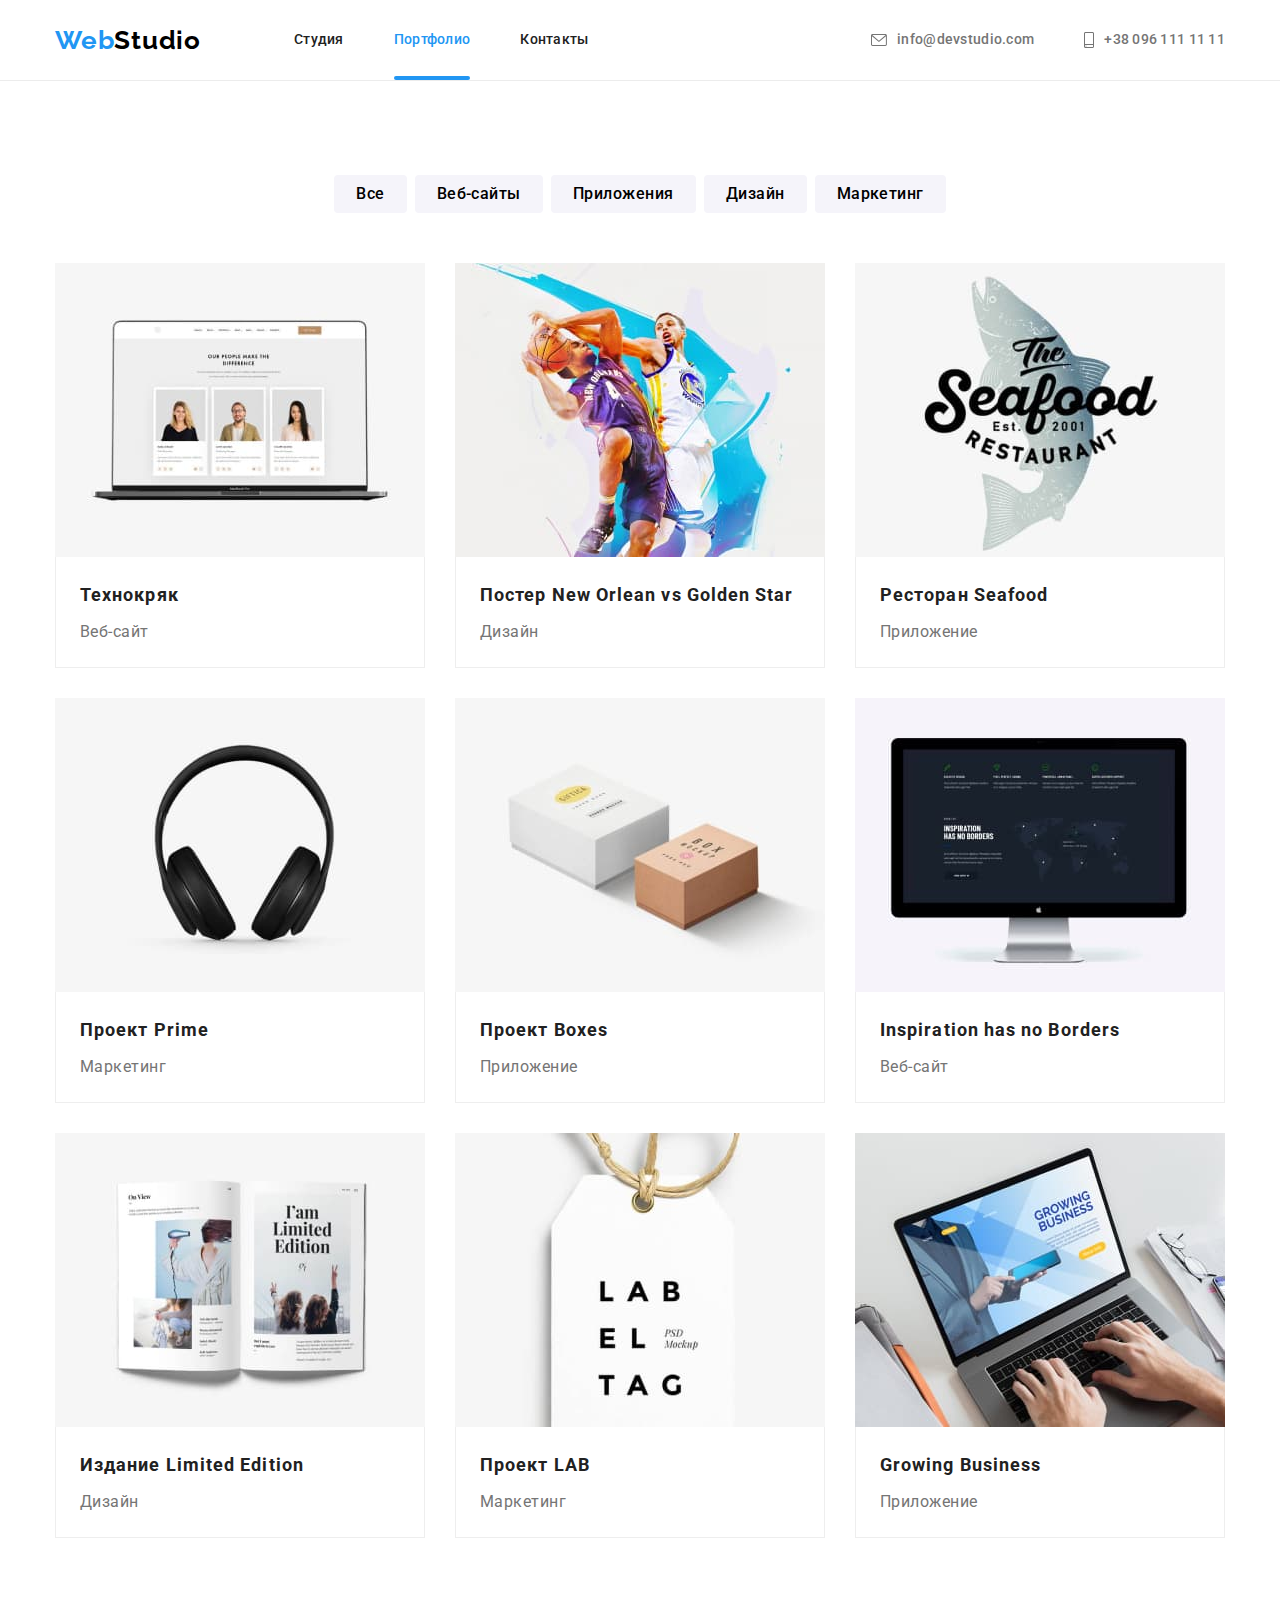
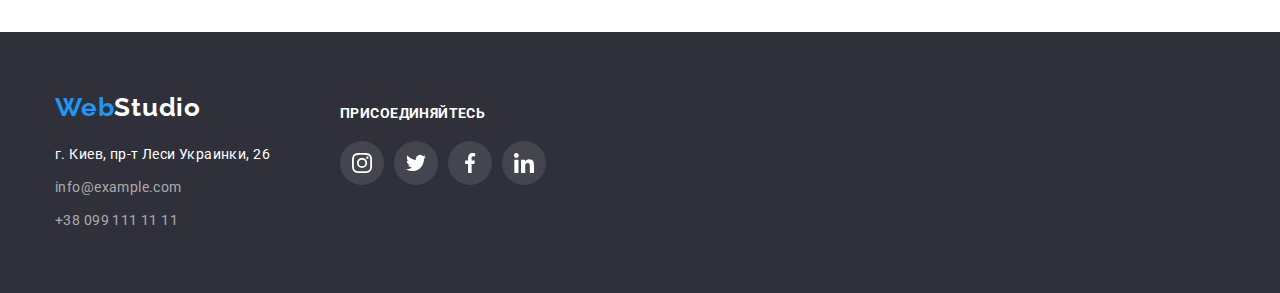
==== portfolio.html @ f9a0c1dc "Добавляет файлы hw-05" ====
<!DOCTYPE html>
<html lang="ru">

<head>
    <meta charset="UTF-8">
    <meta http-equiv="X-UA-Compatible" content="IE=edge">
    <meta name="viewport" content="width=device-width, initial-scale=1.0">
    <link rel="preconnect" href="https://fonts.googleapis.com">
    <link rel="preconnect" href="https://fonts.gstatic.com" crossorigin>
    <link href="https://fonts.googleapis.com/css2?family=Raleway:wght@700&family=Roboto:wght@400;500;700;900&display=swap"
        rel="stylesheet">
        <link rel="stylesheet" href="https://cdnjs.cloudflare.com/ajax/libs/modern-normalize/1.1.0/modern-normalize.min.css">
    <link rel="stylesheet" href="./css/style.css">
    <title>Портфолио</title>
</head>

<body>
    <!-- Верхняя линия-->
    <header class="header">
        <div class="header-container container">
            <nav class="header-nav">
                <a href="./index.html" lang="en" class="logo link"><span>Web</span>Studio</a>
                <ul class="header-nav-list list">
                    <li class="item"><a href="./index.html" class="header-nav-item link">Студия</a></li>
                    <li class="item"><a href="./portfolio.html" class="header-nav-item link current">Портфолио</a></li>
                    <li class="item"><a href="" class="header-nav-item link">Контакты</a></li>
                </ul>
            </nav>
            <ul class="header-contacts-list list">
                <li class="item"><a href="mailto:info@devstudio.com" class="header-contacts-item link">
                        <svg class="icon" width="16" height="12">
                            <use href="./images/icons.svg#icon-mail"></use>
                        </svg>
                        info@devstudio.com</a></li>
                <li class="item"><a href="tel:+380961111111" class="header-contacts-item link">
                        <svg class="icon" width="10" height="16">
                            <use href="./images/icons.svg#icon-phone"></use>
                        </svg>
                        +38 096 111 11 11</a></li>
            </ul>
        </div>
    </header>
    <main>
        <!-- Портфолио -->
        <Section class="portfolio section">
           <div class="container">
                <h1 class="visually-hidden"> Портфолио </h1>
                <!-- кнопки фильтра -->
                <ul class="portfolio-btn-list list">
                    <li class="item"><button type="button" class="portfolio-btn">Все</button></li>
                    <li class="item"><button type="button" class="portfolio-btn">Веб-сайты</button></li>
                    <li class="item"><button type="button" class="portfolio-btn">Приложения</button></li>
                    <li class="item"><button type="button" class="portfolio-btn">Дизайн</button></li>
                    <li class="item"><button type="button" class="portfolio-btn">Маркетинг</button></li>
                </ul>
                <!-- Проекты портфолио -->
                <ul class="portfolio-list list">
                    <li class="item">
                        <a href="" class="portfolio-list-link link">
                            <div class="portfolio-list-img">
                                <img src="./images/technokryak.jpg" alt="Веб-сайт компании Технокряк" width=370>
                                <div class="portfolio-overlay">
                                Технокряк это современная площадка распространения коронавируса. Компании используют эту платформу для цифрового
                                шпионажа и атак на защищённые сервера конкурентов
                                </div>
                            </div>
                            <div class="border-box">
                                <h2 class="portfolio-list-title">Технокряк</h2>
                                <p class="portfolio-list-text">Веб-сайт</p>
                            </div>

                        </a>
                    </li>
                    <li class="item">
                        <a href="" class="portfolio-list-link link">
                            <div class="portfolio-list-img">
                                <img src="./images/new-orlean.jpg" alt="Постер с двумя баскетболистами" width=370">
                                <div class="portfolio-overlay">
                                Технокряк это современная площадка распространения коронавируса. Компании используют эту платформу для цифрового
                                шпионажа и атак на защищённые сервера конкурентов
                                </div>
                            </div>
                            <div class="border-box">
                                <h2 class="portfolio-list-title">Постер <span lang="en">New Orlean vs Golden Star</span> </h2>
                                <p class="portfolio-list-text">Дизайн</p>
                            </div>
                        </a>
                    </li>
                    <li class="item">
                        <a href="" class="portfolio-list-link link">
                            <div class="portfolio-list-img">
                                <img src="./images/seafood.jpg" alt="Логотип ресторана Seafood" width=370>
                                <div class="portfolio-overlay">
                                Технокряк это современная площадка распространения коронавируса. Компании используют эту платформу для цифрового
                                шпионажа и атак на защищённые сервера конкурентов
                                </div>
                            </div>
                            <div class="border-box">
                                <h2 class="portfolio-list-title">Ресторан <span lang="en">Seafood</span> </h2>
                                <p class="portfolio-list-text">Приложение</p>
                            </div>
                        </a>
                    </li>
                    <li class="item">
                        <a href="" class="portfolio-list-link link">
                            <div class="portfolio-list-img">
                                <img src="./images/project-prime.jpg" alt="Черные наушники" width=370>
                                <div class="portfolio-overlay">
                                Технокряк это современная площадка распространения коронавируса. Компании используют эту платформу для цифрового
                                шпионажа и атак на защищённые сервера конкурентов
                                </div>
                            </div>
                            <div class="border-box">
                                <h2 class="portfolio-list-title">Проект <span lang="en">Prime</span> </h2>
                                <p class="portfolio-list-text">Маркетинг</p>
                            </div>
                        </a>
                    </li>
                    <li class="item">
                        <a href="" class="portfolio-list-link link">
                            <div class="portfolio-list-img">
                                <img src="./images/project-boxes.jpg " alt="Две коробки" width=370>
                                <div class="portfolio-overlay">
                                Технокряк это современная площадка распространения коронавируса. Компании используют эту платформу для цифрового
                                шпионажа и атак на защищённые сервера конкурентов
                                </div>
                            </div>
                            <div class="border-box">
                                <h2 class="portfolio-list-title">Проект <span lang="en">Boxes</span> </h2>
                                <p class="portfolio-list-text">Приложение</p>
                            </div>
                        </a>
                    </li>
                    <li class="item">
                        <a href="" class="portfolio-list-link link">
                            <div class="portfolio-list-img">
                                <img src="./images/inspiration-has-no-borders.jpg" alt="Веб-сайт компании Inspiration has no Borders"
                                width=370>
                                <div class="portfolio-overlay">
                                Технокряк это современная площадка распространения коронавируса. Компании используют эту платформу для цифрового
                                шпионажа и атак на защищённые сервера конкурентов
                                </div>
                            </div>
                            <div class="border-box">
                                <h2 lang="en" class="portfolio-list-title">Inspiration has no Borders</h2>
                                <p class="portfolio-list-text">Веб-сайт</p>
                            </div>
                        </a>
                    </li>
                    <li class="item">
                        <a href="" class="portfolio-list-link link">
                            <div class="portfolio-list-img">
                                <img src="./images/limited-edition.jpg" alt="Открытый журнал" width=370>
                                <div class="portfolio-overlay">
                                Технокряк это современная площадка распространения коронавируса. Компании используют эту платформу для цифрового
                                шпионажа и атак на защищённые сервера конкурентов
                                </div>
                            </div>
                            <div class="border-box">
                                <h2 class="portfolio-list-title">Издание <span lang="en">Limited Edition</span> </h2>
                                <p class="portfolio-list-text">Дизайн</p>
                            </div>
                        </a>
                    </li>
                    <li class="item">
                        <a href="" class="portfolio-list-link link">
                            <div class="portfolio-list-img">
                                <img src="./images/project-lab.jpg" alt="Картонная бирка с шнурком" width=370>
                                <div class="portfolio-overlay">
                                Технокряк это современная площадка распространения коронавируса. Компании используют эту платформу для цифрового
                                шпионажа и атак на защищённые сервера конкурентов
                                </div>
                            </div>
                            <div class="border-box">
                                <h2 class="portfolio-list-title">Проект <span lang="en">LAB</span> </h2>
                                <p class="portfolio-list-text">Маркетинг</p>
                            </div>
                        </a>
                    </li>
                    <li class="item">
                        <a href="" class="portfolio-list-link link">
                            <div class="portfolio-list-img">
                                <img src="./images/growing-business.jpg" alt="Ноутбук с открытым приложением Growing Business">
                                <div class="portfolio-overlay">
                                Технокряк это современная площадка распространения коронавируса. Компании используют эту платформу для цифрового
                                шпионажа и атак на защищённые сервера конкурентов
                                </div>
                            </div>
                            <div class="border-box">
                                <h2 lang="en" class="portfolio-list-title">Growing Business</h2>
                                <p class="portfolio-list-text">Приложение</p>
                            </div>
                        </a>
                    </li>
                
                </ul>

           </div>
        </Section>
    </main>
    <!--Подвал-->
    <footer class="footer">
        <div class="footer-box container">
            <div class="footer-adress">
                <a href="./index.html" lang="en" class="logo logo-footer link"><span>Web</span>Studio</a>
                <address>
                    <ul class="address-list list">
                        <li class="item">
                            <p class="address">г. Киев, пр-т Леси Украинки, 26</p>
                        </li>
                        <li class="item">
                            <a href="mailto:info@example.com" class="address-item link">info@example.com </a>
                        </li>
                        <li class="item">
                            <a href="tel:+380991111111" class="address-item link">+38 099 111 11 11</a>
                        </li>
                    </ul>
                </address>
            </div>
            <div class="footer-join-us">
                <span>Присоединяйтесь</span>
                <ul class="social-links-list list">
                    <li>
                        <a href="#" class="social-link footer-social-link link">
                            <svg class="icon" width="20" height="20">
                                <use href="./images/icons.svg#icon-instagram"></use>
                            </svg>
                        </a>
                    </li>
                    <li>
                        <a href="#" class="social-link footer-social-link link">
                            <svg class="icon" width="20" height="20">
                                <use href="./images/icons.svg#icon-twitter"></use>
                            </svg>
                        </a>
                    </li>
                    <li>
                        <a href="#" class="social-link footer-social-link link">
                            <svg class="icon" width="20" height="20">
                                <use href="./images/icons.svg#icon-facebook"></use>
                            </svg>
                        </a>
                    </li>
                    <li>
                        <a href="#" class="social-link footer-social-link link">
                            <svg class="icon" width="20" height="20">
                                <use href="./images/icons.svg#icon-linkedin"></use>
                            </svg>
                        </a>
                    </li>    
                </ul>
            </div>
        </div>    
    </footer>
</body>

</html>
---- css/style.css ----
/* основной черный цвет шрифта #212121 */
/* серый цвет шрифта #757575 */
/* голубой цвет #2196F3 */
/* основной белый цвет #ffffff */
/* темный фон #2F303A */
/* светло-серый фон #F5F4FA */

:root {
  --primary-text-color: #212121;
  --secondary-text-color: #757575;
  --accent-color: #2196f3;
  --primary-white-color: #ffffff;
  --dark-bg-color: #2f303a;
  --lightgray-bg-color: #f5f4fa;
}
body {
  font-family: 'Roboto', sans-serif;
  color: var(--primary-text-color);
}
.list {
  list-style: none;
  padding: 0;
  margin: 0;
}
.link {
  text-decoration: none;
}
.container {
  margin-left: auto;
  margin-right: auto;
  padding-left: 15px;
  padding-right: 15px;
  width: 1200px;
}
.section {
  padding-bottom: 94px;
  padding-top: 94px;
}
img {
  display: block;
  width: 100%;
  height: auto;
}
.visually-hidden {
  position: absolute;
  clip: rect(0 0 0 0);
  width: 1px;
  height: 1px;
  margin: -1px;
}

/* Верхняя линия*/

.header {
  border-bottom: 1px solid #ececec;
}
.header-container {
  display: flex;
}
.header-nav {
  display: flex;
  align-items: center;
}
.header-nav-list {
  display: flex;
  margin-left: 93px;
}
.header-contacts-list {
  display: flex;
  margin-left: auto;
}
.header-nav-list .item:not(:last-child),
.header-contacts-list .item:not(:last-child) {
  margin-right: 50px;
}
.logo {
  color: #000000;
  font-family: 'Raleway', sans-serif;
  font-weight: 700;
  font-size: 26px;
  line-height: 1.19;
  letter-spacing: 0.03em;
}
.logo > span {
  color: var(--accent-color);
}
.header-nav-item,
.header-contacts-item {
  position: relative;
  display: block;
  padding-top: 32px;
  padding-bottom: 32px;
  color: var(--primary-text-color);
  font-weight: 500;
  font-size: 14px;
  line-height: 1.14;
  letter-spacing: 0.02em;
  transition: color 250ms cubic-bezier(0.4, 0, 0.2, 1);
}
.header-contacts-item {
  display: flex;
  align-items: center;
  color: var(--secondary-text-color);
}
.header-nav-item:hover,
.header-nav-item:focus,
.header-contacts-item:hover,
.header-contacts-item:focus,
.header-nav-item.current {
  color: var(--accent-color);
}

.header-nav-item.current::after {
  content: '';
  position: absolute;
  bottom: 0;
  display: block;
  width: 100%;
  height: 4px;
  background-color: var(--accent-color);
  border-radius: 2px;
}

.header-contacts-item .icon {
  fill: currentColor;
  margin-right: 10px;
  transition: fill 250ms cubic-bezier(0.4, 0, 0.2, 1);
}

.header-contacts-item:hover .icon,
.header-contacts-item:focus .icon {
  fill: var(--accent-color);
}

/* Герой */

.hero {
  margin-right: auto;
  margin-left: auto;
  padding-top: 200px;
  padding-bottom: 200px;
  background-color: var(--dark-bg-color);
  text-align: center;
  max-width: 1600px;
  height: 600px;
  background-image: linear-gradient(to right, rgba(47, 48, 58, 0.6), rgba(47, 48, 58, 0.6)),
    url(../images/hero.jpg);
  background-repeat: no-repeat;
  background-position: center;
  background-size: cover;
}
.hero-title {
  margin-top: 0;
  margin-bottom: 30;
  color: var(--primary-white-color);
  font-weight: 900;
  font-size: 44px;
  line-height: 1.36;
  letter-spacing: 0.06em;
  text-transform: uppercase;
}
.hero-btn {
  display: inline-block;
  padding: 10px 32px;
  color: var(--primary-white-color);
  background-color: var(--accent-color);
  font-weight: 700;
  font-size: 16px;
  line-height: 1.875;
  letter-spacing: 0.06em;
  font-family: inherit;
  cursor: pointer;
  border: transparent;
  box-shadow: 0px 4px 4px rgba(0, 0, 0, 0.15);
  border-radius: 4px;
  transition: background-color 250ms cubic-bezier(0.4, 0, 0.2, 1);
}
.hero-btn:focus,
.hero-btn:hover {
  background-color: #188ce8;
}

/* Особенности */

.specifics.section {
  padding-bottom: 0;
}
.specifics-title {
  margin-top: 0;
  margin-bottom: 10px;
  font-size: 14px;
  line-height: 1.14;
  letter-spacing: 0.03em;
  text-transform: uppercase;
}
.specifics-text {
  margin-top: 0;
  margin-bottom: 0;
  color: var(--secondary-text-color);
  font-size: 14px;
  line-height: 1.71;
  letter-spacing: 0.03em;
}
.specifics-list {
  display: flex;
}
.specifics-list .item {
  width: calc((100% - 90px) / 4);
}
.specifics-list .item:not(:last-child) {
  margin-right: 30px;
}
.specifics-logo {
  display: flex;
  justify-content: center;
  align-items: center;
  margin-bottom: 30px;
  height: 120px;
  background-color: var(--lightgray-bg-color);
  border-radius: 4px;
}

/* Чем мы занимаемся */
.secondary-title {
  margin-top: 0;
  margin-bottom: 50px;
  font-size: 36px;
  line-height: 1.17;
  text-align: center;
  letter-spacing: 0.03em;
}
.what-we-do-list {
  display: flex;
}
.what-we-do-list .item {
  position: relative;
  width: calc((100% - 60px) / 3);
}
.what-we-do-list .item:not(:last-child) {
  margin-right: 30px;
}
.what-we-do-text {
  position: absolute;
  bottom: 0;
  width: 100%;
  height: 70px;
  display: flex;
  justify-content: center;
  align-items: center;
  margin: 0;
  background-color: rgba(47, 48, 58, 0.8);
  font-weight: 700;
  font-size: 14px;
  line-height: 1.14;
  letter-spacing: 0.03em;
  text-transform: uppercase;
  color: var(--primary-white-color);
}

/* наша команда */
.team {
  background-color: var(--lightgray-bg-color);
}
.team-list {
  display: flex;
}
.team-list > .item {
  width: calc((100% - 90px) / 4);
  background-color: var(--primary-white-color);
  box-shadow: 0px 1px 3px rgba(0, 0, 0, 0.12), 0px 1px 1px rgba(0, 0, 0, 0.14),
    0px 2px 1px rgba(0, 0, 0, 0.2);
  border-radius: 0px 0px 4px 4px;
}
.team-list > .item:not(:last-child) {
  margin-right: 30px;
}
.team-list-title,
.team-list-text {
  font-weight: 500;
  font-size: 16px;
  line-height: 1.19;
  text-align: center;
  letter-spacing: 0.03em;
}
.team-list-title {
  margin-top: 30px;
  margin-bottom: 10px;
}
.team-list-text {
  margin-top: 0;
  margin-bottom: 16px;
  font-weight: 400;
  color: var(--secondary-text-color);
}
.social-links-list {
  display: flex;
  justify-content: space-between;
  margin-right: auto;
  margin-left: auto;
  margin-bottom: 30px;
  width: 206px;
}
.social-link {
  display: flex;
  height: 44px;
  width: 44px;
  justify-content: center;
  align-items: center;
  color: #afb1b8;
  border-radius: 50%;
  transition: background-color 250ms cubic-bezier(0.4, 0, 0.2, 1);
}
.social-link .icon {
  fill: currentColor;
  transition: fill 250ms cubic-bezier(0.4, 0, 0.2, 1);
}
.social-link:hover,
.social-link:focus {
  background-color: var(--accent-color);
  border-radius: 50%;
}
.social-link:hover .icon,
.social-link:focus .icon {
  fill: var(--primary-white-color);
}

/* Постоянные клиенты */
.clients-list {
  display: flex;
}
.clients-list .item {
  width: calc((100%-150px) / 6);
  height: 92px;
}
.clients-list .item:not(:last-child) {
  margin-right: 30px;
}
.clients-list-link {
  display: flex;
  justify-content: center;
  align-items: center;
  color: #afb1b8;
  width: 100%;
  height: 100%;
  border-radius: 4px;
  border: 1px solid #afb1b8;
  transition: border 250ms cubic-bezier(0.4, 0, 0.2, 1);
}
.clients-list-link .icon {
  fill: currentColor;
  transition: fill 250ms cubic-bezier(0.4, 0, 0.2, 1);
}
.clients-list-link:hover,
.clients-list-link:focus {
  border: 1px solid var(--accent-color);
}
.clients-list-link:hover .icon,
.clients-list-link:focus .icon {
  fill: var(--accent-color);
}

/* Портфолио */

.portfolio-btn-list {
  display: flex;
  justify-content: center;
  margin-bottom: 50px;
}
.portfolio-btn-list .item:not(:last-child) {
  margin-right: 8px;
}
.portfolio-btn {
  padding: 6px 22px;
  background-color: var(--lightgray-bg-color);
  font-family: inherit;
  font-weight: 500;
  font-size: 16px;
  line-height: 1.62;
  letter-spacing: 0.03em;
  cursor: pointer;
  border: transparent;
  border-radius: 4px;
  transition: background-color 250ms cubic-bezier(0.4, 0, 0.2, 1),
    color 250ms cubic-bezier(0.4, 0, 0.2, 1), box-shadow 250ms cubic-bezier(0.4, 0, 0.2, 1);
}
.portfolio-btn:focus,
.portfolio-btn:hover {
  background-color: var(--accent-color);
  color: var(--primary-white-color);
  box-shadow: 0px 3px 1px rgba(0, 0, 0, 0.1), 0px 1px 2px rgba(0, 0, 0, 0.08),
    0px 2px 2px rgba(0, 0, 0, 0.12);
}
.portfolio-list {
  display: flex;
  flex-wrap: wrap;
}
.portfolio-list .item {
  margin-right: 30px;
  margin-bottom: 30px;
  width: calc((100% - 60px) / 3);
  transition: box-shadow 250ms cubic-bezier(0.4, 0, 0.2, 1);
}
.portfolio-list .item:nth-child(3n) {
  margin-right: 0;
}
.portfolio-list .item:nth-last-child(-n + 3) {
  margin-bottom: 0;
}
.portfolio-list .item:hover,
.portfolio-list .item:focus {
  box-shadow: 0px 1px 1px rgba(0, 0, 0, 0.12), 0px 4px 4px rgba(0, 0, 0, 0.06),
    1px 4px 6px rgba(0, 0, 0, 0.16);
}
.border-box {
  padding: 20px 24px;
  border-right: 1px solid #eeeeee;
  border-left: 1px solid #eeeeee;
  border-bottom: 1px solid #eeeeee;
}
.portfolio-list-title {
  margin-top: 0;
  margin-bottom: 4px;
  color: var(--primary-text-color);
  font-size: 18px;
  line-height: 2;
  letter-spacing: 0.06em;
}
.portfolio-list-text {
  margin-top: 0;
  margin-bottom: 0;
  color: var(--secondary-text-color);
  font-size: 16px;
  line-height: 1.875;
  letter-spacing: 0.03em;
}
.portfolio-list-img {
  position: relative;
  overflow: hidden;
}
.portfolio-overlay {
  position: absolute;
  top: 0;
  left: 0;
  width: 100%;
  height: 100%;
  display: flex;
  align-items: center;
  padding-right: 24px;
  padding-left: 24px;
  font-weight: 400;
  font-size: 18px;
  line-height: 1.56;
  letter-spacing: 0.03em;
  color: var(--primary-white-color);
  background-color: rgba(33, 150, 243, 0.9);
  transform: translateY(100%);
  transition: transform 250ms cubic-bezier(0.4, 0, 0.2, 1);
}
.portfolio-list .item:hover .portfolio-overlay,
.portfolio-list .item:focus .portfolio-overlay {
  transform: translateY(0);
}
/* Подвал */
.footer {
  padding-top: 60px;
  padding-bottom: 60px;
  background-color: var(--dark-bg-color);
}
.footer-box {
  display: flex;
}
.logo-footer {
  display: inline-block;
  margin-bottom: 20px;
  color: var(--primary-white-color);
}
.address-list {
  font-style: normal;
  font-size: 14px;
  line-height: 1.71;
  letter-spacing: 0.03em;
}
.address {
  margin-top: 0;
  margin-bottom: 0;
  color: var(--primary-white-color);
}
.address-item {
  color: rgba(255, 255, 255, 0.6);
  transition: color 250ms cubic-bezier(0.4, 0, 0.2, 1);
}
.address-list .item:not(:last-child) {
  margin-bottom: 9px;
}
.address-item:hover,
.address-item:focus {
  color: var(--accent-color);
}
.footer-join-us {
  margin-left: 70px;
  margin-top: 12px;
  color: var(--primary-white-color);
}
.footer-join-us span {
  display: inline-block;
  margin-bottom: 20px;
  font-weight: 700;
  font-size: 14px;
  line-height: 1.17;
  letter-spacing: 0.03em;
  text-transform: uppercase;
}
.social-link.footer-social-link {
  background-color: rgba(256, 256, 256, 0.1);
  border-radius: 50%;
  transition: background-color 250ms cubic-bezier(0.4, 0, 0.2, 1);
}
.social-link.footer-social-link .icon {
  fill: var(--primary-white-color);
}

.social-link.footer-social-link:hover,
.social-link.footer-social-link:focus {
  background-color: var(--accent-color);
}
/* Модальное окно и бекдроп */
.backdrop {
  position: fixed;
  top: 0;
  left: 0;
  width: 100%;
  height: 100%;
  background-color: rgba(0, 0, 0, 0.2);
  opacity: 1;
  transition: opacity 250ms cubic-bezier(0.4, 0, 0.2, 1);
}
.backdrop.is-hidden {
  opacity: 0;
  pointer-events: none;
}
.backdrop.is-hidden .modal {
  transform: translate(-50%, -50%) scale(0.7);
}
.modal {
  position: absolute;
  top: 50%;
  left: 50%;
  transform: translate(-50%, -50%) scale(1);
  min-width: 528px;
  min-height: 581px;
  padding: 8px;
  background-color: var(--primary-white-color);
  transition: transform 250ms cubic-bezier(0.4, 0, 0.2, 1);
}
.close-btn {
  width: 30px;
  height: 30px;
  margin-left: calc(100% - 30px);
  border-color: transparent;
  border-radius: 50%;
  background-color: var(--primary-white-color);
  cursor: pointer;
}
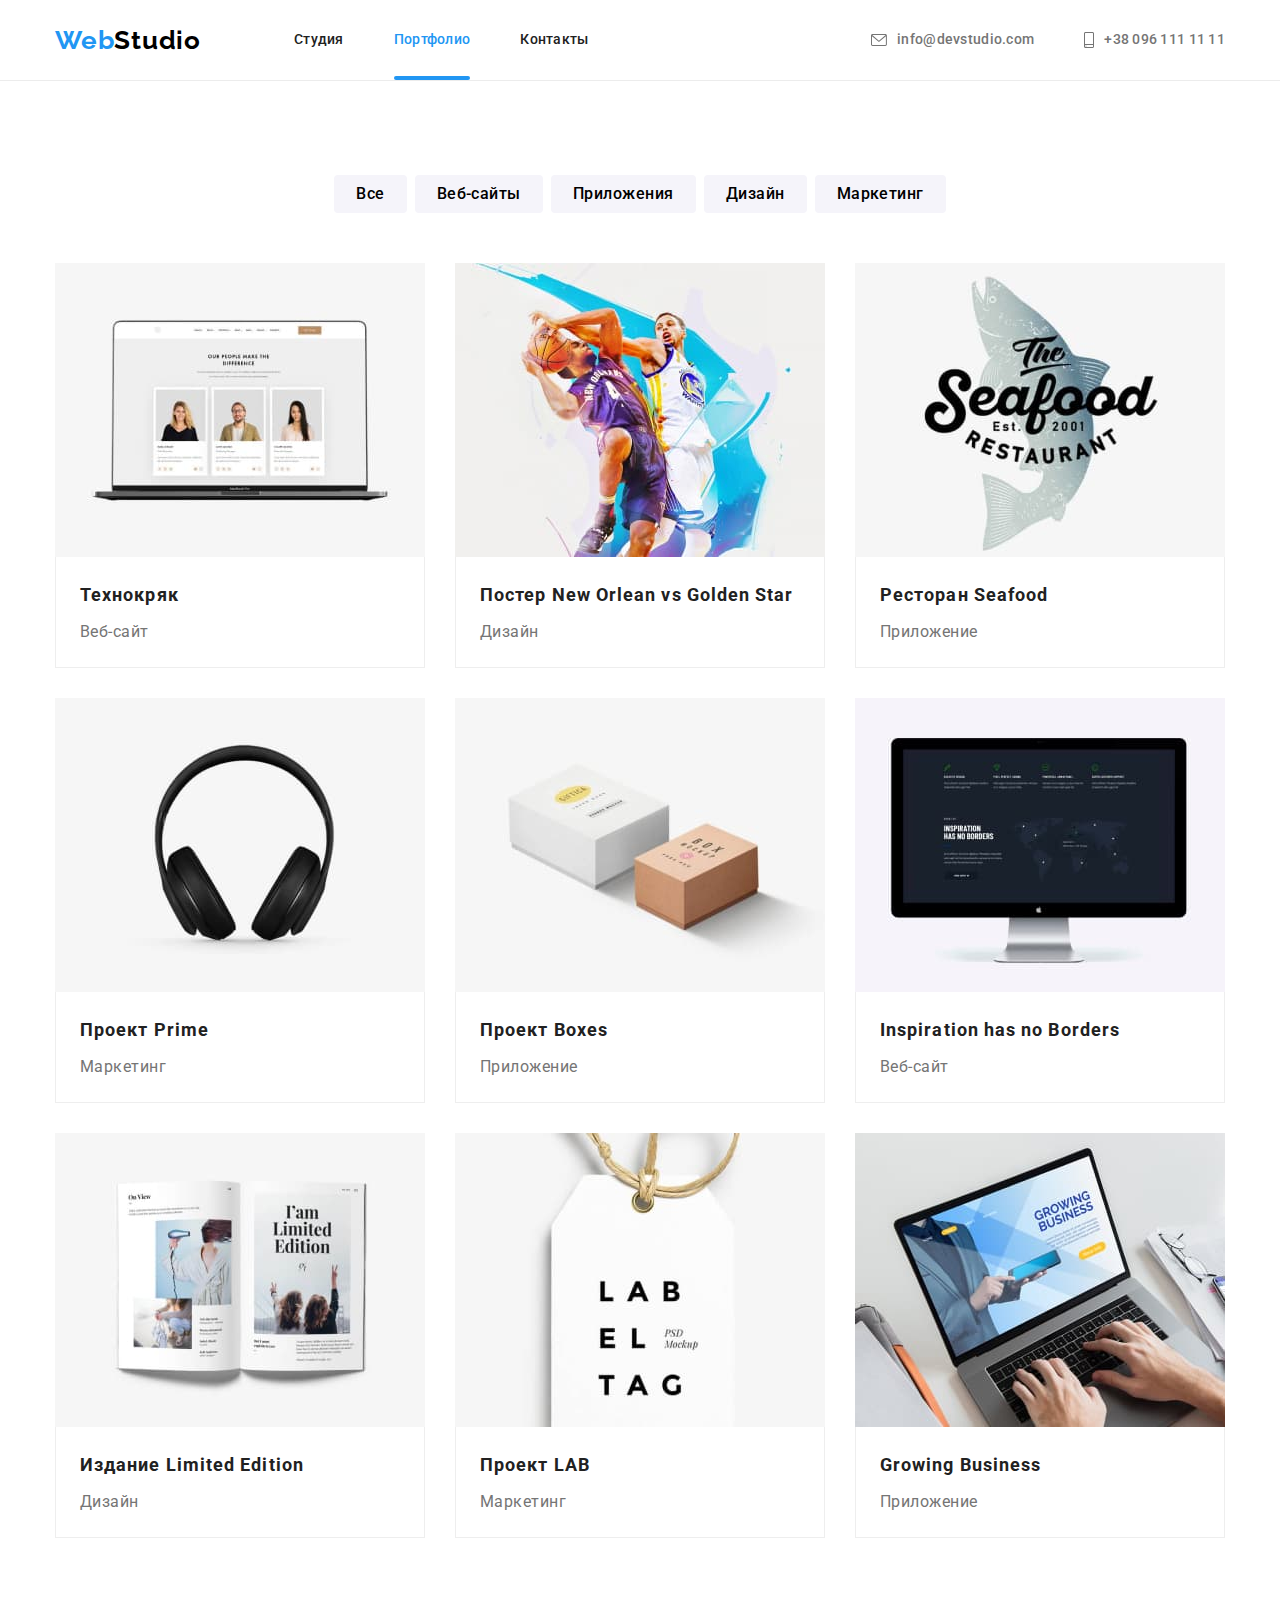
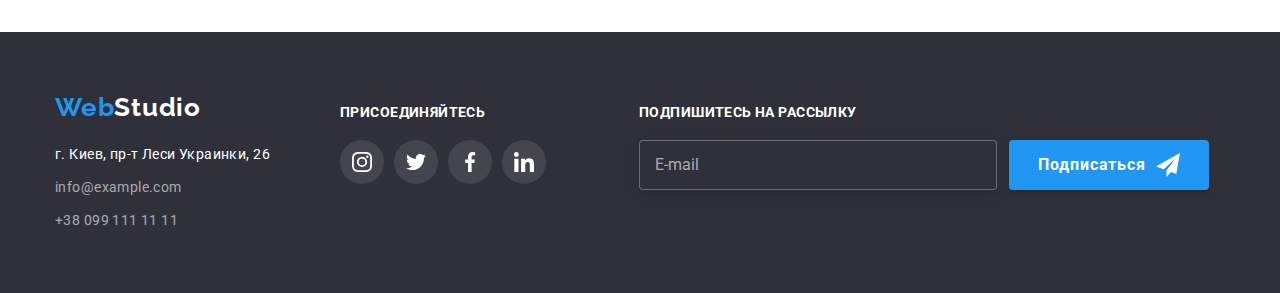
==== commit 8a191acf: "Додає форми" ====
--- a/portfolio.html
+++ b/portfolio.html
@@ -208,12 +208,9 @@
                         <li class="item">
                             <p class="address">г. Киев, пр-т Леси Украинки, 26</p>
                         </li>
-                        <li class="item">
-                            <a href="mailto:info@example.com" class="address-item link">info@example.com </a>
+                        <li class="item"><a href="mailto:info@example.com" class="address-item link">info@example.com </a>
                         </li>
-                        <li class="item">
-                            <a href="tel:+380991111111" class="address-item link">+38 099 111 11 11</a>
-                        </li>
+                        <li class="item"><a href="tel:+380991111111" class="address-item link">+38 099 111 11 11</a></li>
                     </ul>
                 </address>
             </div>
@@ -221,36 +218,46 @@
                 <span>Присоединяйтесь</span>
                 <ul class="social-links-list list">
                     <li>
-                        <a href="#" class="social-link footer-social-link link">
-                            <svg class="icon" width="20" height="20">
+                        <a href="#" class="social-link footer-social-link link"><svg class="icon" width="20" height="20">
                                 <use href="./images/icons.svg#icon-instagram"></use>
-                            </svg>
-                        </a>
-                    </li>
-                    <li>
-                        <a href="#" class="social-link footer-social-link link">
-                            <svg class="icon" width="20" height="20">
+                            </svg></a>
+                    </li>
+                    <li>
+                        <a href="#" class="social-link footer-social-link link"><svg class="icon" width="20" height="20">
                                 <use href="./images/icons.svg#icon-twitter"></use>
-                            </svg>
-                        </a>
-                    </li>
-                    <li>
-                        <a href="#" class="social-link footer-social-link link">
-                            <svg class="icon" width="20" height="20">
+                            </svg></a>
+                    </li>
+                    <li>
+                        <a href="#" class="social-link footer-social-link link"><svg class="icon" width="20" height="20">
                                 <use href="./images/icons.svg#icon-facebook"></use>
-                            </svg>
-                        </a>
+                            </svg></a>
                     </li>
                     <li>
                         <a href="#" class="social-link footer-social-link link">
                             <svg class="icon" width="20" height="20">
                                 <use href="./images/icons.svg#icon-linkedin"></use>
+                            </svg></a>
+                    </li>
+                </ul>
+            </div>
+            <div class="footer-subscribe">
+                <span>Подпишитесь на рассылку</span>
+                <form name="subscribe-form" class="subscribe-form" autocomplete="off">
+                    <input type="email" name="subscribe-email" id="subscribe-email" placeholder=" "
+                        class="subscribe-email" />
+                    <label for="subscribe-email" class="subscribe-email-label">E-mail</label>
+                    <button type="submit" class="subscribe-btn">Подписаться
+                        <span>
+                            <svg class="icon" width="24" height="24">
+                                <use href="./images/icons.svg#icon-plane"></use>
                             </svg>
-                        </a>
-                    </li>    
-                </ul>
+                        </span>
+                    </button>
+                </form>
+    
+    
             </div>
-        </div>    
+        </div>
     </footer>
 </body>
 
--- a/css/style.css
+++ b/css/style.css
@@ -159,9 +159,16 @@
   letter-spacing: 0.06em;
   text-transform: uppercase;
 }
-.hero-btn {
-  display: inline-block;
-  padding: 10px 32px;
+.hero-btn,
+.subscribe-btn,
+.modal-btn {
+  display: flex;
+  justify-content: center;
+  align-items: center;
+  min-width: 200px;
+  height: 50px;
+  margin-left: auto;
+  margin-right: auto;
   color: var(--primary-white-color);
   background-color: var(--accent-color);
   font-weight: 700;
@@ -176,7 +183,9 @@
   transition: background-color 250ms cubic-bezier(0.4, 0, 0.2, 1);
 }
 .hero-btn:focus,
-.hero-btn:hover {
+.hero-btn:hover,
+.modal-btn:hover,
+.modal-btn:focus {
   background-color: #188ce8;
 }
 
@@ -501,8 +510,10 @@
   margin-top: 12px;
   color: var(--primary-white-color);
 }
-.footer-join-us span {
-  display: inline-block;
+
+.footer-join-us > span,
+.footer-subscribe > span {
+  display: block;
   margin-bottom: 20px;
   font-weight: 700;
   font-size: 14px;
@@ -518,11 +529,55 @@
 .social-link.footer-social-link .icon {
   fill: var(--primary-white-color);
 }
-
 .social-link.footer-social-link:hover,
 .social-link.footer-social-link:focus {
   background-color: var(--accent-color);
 }
+.footer-subscribe {
+  margin-left: 93px;
+  margin-top: 12px;
+  color: var(--primary-white-color);
+}
+.subscribe-form {
+  display: flex;
+  align-items: center;
+}
+
+.subscribe-btn span {
+  margin-left: 10px;
+  width: 24px;
+  height: 24px;
+}
+.subscribe-form {
+  position: relative;
+}
+.subscribe-email {
+  height: 50px;
+  min-width: 358px;
+  margin-right: 12px;
+  padding-left: 16px;
+  background-color: var(--dark-bg-color);
+  border: 1px solid rgba(255, 255, 255, 0.3);
+  border-radius: 4px;
+  filter: drop-shadow(0px 4px 4px rgba(0, 0, 0, 0.15));
+  color: inherit;
+  font-weight: 400;
+  font-size: 16px;
+  line-height: 1.25;
+}
+.subscribe-email-label {
+  position: absolute;
+  left: 16px;
+  color: rgba(255, 255, 255, 0.6);
+  font-weight: 400;
+  font-size: 16px;
+  line-height: 1.25;
+}
+.subscribe-email:focus + .subscribe-email-label,
+.subscribe-email:not(:placeholder-shown) + .subscribe-email-label {
+  opacity: 0;
+}
+
 /* Модальное окно и бекдроп */
 .backdrop {
   position: fixed;
@@ -548,16 +603,133 @@
   transform: translate(-50%, -50%) scale(1);
   min-width: 528px;
   min-height: 581px;
-  padding: 8px;
+  padding: 40px;
   background-color: var(--primary-white-color);
   transition: transform 250ms cubic-bezier(0.4, 0, 0.2, 1);
 }
 .close-btn {
+  position: absolute;
   width: 30px;
   height: 30px;
-  margin-left: calc(100% - 30px);
+  right: 8px;
+  top: 8px;
   border-color: transparent;
   border-radius: 50%;
   background-color: var(--primary-white-color);
   cursor: pointer;
-}
+  transition: fill 250ms cubic-bezier(0.4, 0, 0.2, 1);
+}
+.close-btn:hover svg,
+.close-btn:focus svg {
+  fill: var(--accent-color);
+}
+.modal-title {
+  margin-top: 0;
+  margin-bottom: 12px;
+  text-align: center;
+  font-weight: 700;
+  font-size: 20px;
+  line-height: 1.15;
+  letter-spacing: 0.03em;
+}
+.modal-form {
+  display: flex;
+  flex-direction: column;
+}
+.modal-label {
+  position: relative;
+  font-size: 12px;
+  line-height: 1.16;
+  letter-spacing: 0.01em;
+  color: var(--secondary-text-color);
+}
+
+.modal-input,
+.modal-textarea {
+  margin-top: 4px;
+  width: 100%;
+  /* border: 1px solid rgba(33, 33, 33, 0.2); */
+  border-color: rgba(33, 33, 33, 0.2);
+  border-style: solid;
+  border-width: 1px;
+  border-radius: 4px;
+  font-size: 14px;
+  line-height: 1.14;
+  letter-spacing: 0.01em;
+  transition: border-color, 250ms, cubic-bezier(0.4, 0, 0.2, 1);
+}
+.modal-input {
+  margin-bottom: 10px;
+  height: 40px;
+  padding-left: 42px;
+}
+.modal-textarea {
+  height: 120px;
+  margin-bottom: 20px;
+  padding: 12px 16px;
+}
+.modal-textarea::placeholder {
+  color: rgba(117, 117, 117, 0.5);
+}
+
+.modal-icon {
+  position: absolute;
+  bottom: 21px;
+  left: 12px;
+  height: 18px;
+  width: 18px;
+  fill: inherit;
+  transition: fill, 250ms, cubic-bezier(0.4, 0, 0.2, 1);
+}
+
+.modal-input:hover,
+.modal-input:focus,
+.modal-textarea:hover,
+.modal-textarea:focus {
+  border-color: var(--accent-color);
+}
+
+.modal-input:hover + .modal-icon,
+.modal-input:focus + .modal-icon {
+  fill: var(--accent-color);
+}
+.checkbox-label {
+  display: flex;
+  align-items: center;
+  margin-left: auto;
+  margin-right: auto;
+  margin-bottom: 30px;
+  font-size: 14px;
+  line-height: 1.71;
+  letter-spacing: 0.03em;
+  color: var(--secondary-text-color);
+}
+.checkbox-label a {
+  margin-left: 5px;
+  color: var(--accent-color);
+}
+.modal-checkbox {
+  position: absolute;
+  width: 1px;
+  height: 1px;
+  margin: -1px;
+  border: 0;
+  padding: 0;
+  clip: rect(0 0 0 0);
+  overflow: hidden;
+}
+.checkbox-icon {
+  display: inline-block;
+  width: 16px;
+  height: 15px;
+  margin-right: 9px;
+  border: 2px solid var(--primary-text-color);
+  border-radius: 2px;
+}
+.modal-checkbox:checked + .checkbox-icon {
+  border-color: transparent;
+  background-color: var(--accent-color);
+  background-image: url(../images/check.svg);
+  background-size: contain;
+  background-origin: border-box;
+}
